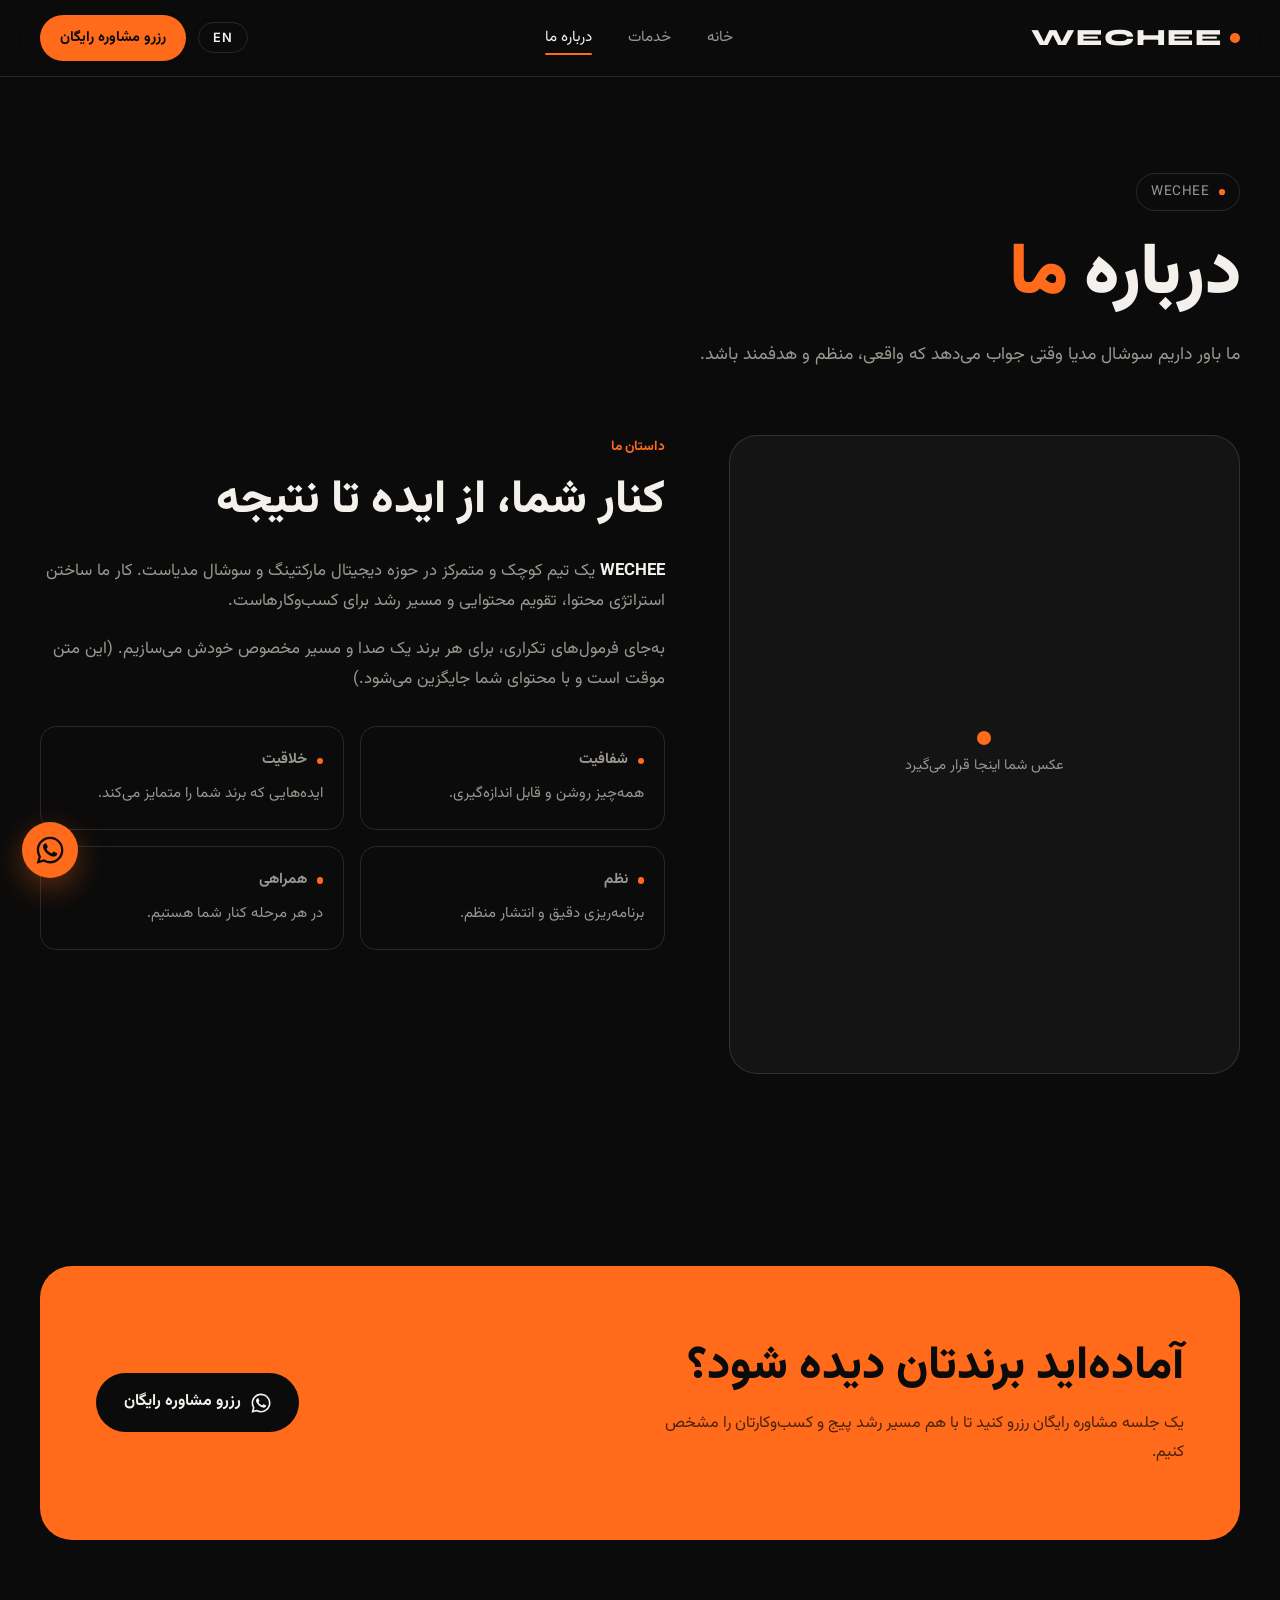
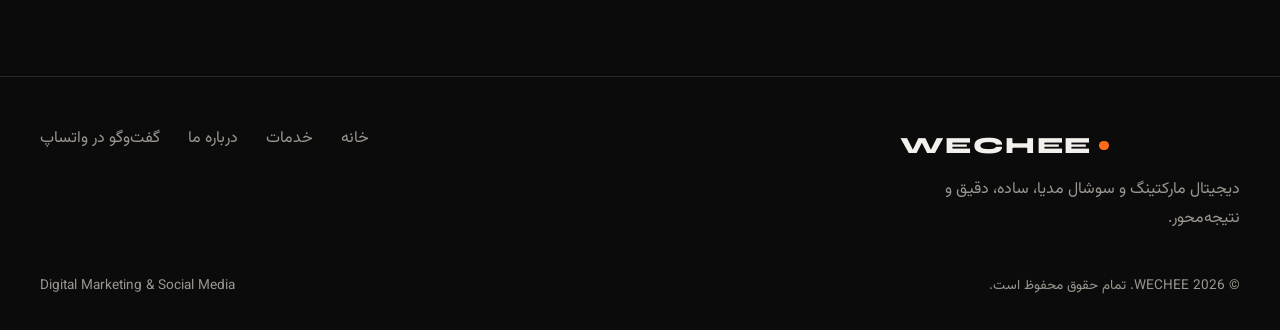
==== about.html @ 188ede7b "Initial WECHEE bilingual site skeleton Co-Authored-By: Claude Opus 5.5 <noreply@anthropic.com> Claud" ====
<!DOCTYPE html>
<html lang="fa" dir="rtl">
<head>
<meta charset="UTF-8">
<meta name="viewport" content="width=device-width, initial-scale=1">
<title data-i18n="about.title">WECHEE</title>
<meta name="description" content="WECHEE — دیجیتال مارکتینگ و سوشال مدیا | Digital marketing & social media">
<meta name="theme-color" content="#0B0B0B">
<link rel="icon" href="assets/favicon.svg" type="image/svg+xml">
<link rel="preconnect" href="https://fonts.googleapis.com">
<link rel="preconnect" href="https://fonts.gstatic.com" crossorigin>
<link href="https://fonts.googleapis.com/css2?family=Inter:wght@400;500;600;700&family=Syne:wght@600;700;800&family=Vazirmatn:wght@400;500;700;800;900&display=swap" rel="stylesheet">
<link rel="stylesheet" href="css/style.css">
</head>
<body>
<header class="header">
  <nav class="container nav">
    <a href="index.html" class="logo">WECHEE<span class="dot"></span></a>
    <ul class="menu">
      <li><a href="index.html" data-i18n="nav.home">خانه</a></li>
      <li><a href="services.html" data-i18n="nav.services">خدمات</a></li>
      <li><a href="about.html" class="active" data-i18n="nav.about">درباره ما</a></li>
    </ul>
    <div class="nav-actions">
      <button class="lang-btn" type="button" aria-label="Switch language">EN</button>
      <a class="btn btn-primary" data-wa href="#"><span data-i18n="cta.book">رزرو مشاوره رایگان</span></a>
      <button class="burger" type="button" aria-label="Menu"><span></span><span></span></button>
    </div>
  </nav>
</header>

<main>
<section class="page-hero">
  <div class="container reveal">
    <span class="eyebrow"><span class="dot"></span>WECHEE</span>
    <h1 data-i18n="about.h1"></h1>
    <p data-i18n="about.lead"></p>
  </div>
</section>
<section style="padding-top:24px">
  <div class="container about-grid">
    <div class="reveal">
      <div class="about-photo">
        <div class="photo-placeholder"><span class="dot"></span><span data-i18n="photo.ph">عکس شما اینجا قرار می‌گیرد</span></div>
        <img src="assets/photo.jpg" alt="WECHEE" onerror="this.remove()" style="position:relative;z-index:1">
      </div>
    </div>
    <div class="about-text reveal">
      <span class="section-label" data-i18n="about.label"></span>
      <h2 data-i18n="about.h2" style="margin-bottom:24px"></h2>
      <p data-i18n="about.p1"></p>
      <p data-i18n="about.p2"></p>
      <div class="values">
        <div class="value"><b><span class="dot"></span><span data-i18n="val1.t"></span></b><span data-i18n="val1.d"></span></div>
        <div class="value"><b><span class="dot"></span><span data-i18n="val2.t"></span></b><span data-i18n="val2.d"></span></div>
        <div class="value"><b><span class="dot"></span><span data-i18n="val3.t"></span></b><span data-i18n="val3.d"></span></div>
        <div class="value"><b><span class="dot"></span><span data-i18n="val4.t"></span></b><span data-i18n="val4.d"></span></div>
      </div>
    </div>
  </div>
</section>
<section>
  <div class="container">
    <div class="cta-band reveal">
      <div>
        <h2 data-i18n="cta.band.title">آماده‌اید برندتان دیده شود؟</h2>
        <p data-i18n="cta.band.text"></p>
      </div>
      <a class="btn" data-wa href="#"><svg viewBox="0 0 24 24" fill="currentColor" aria-hidden="true"><path d="M17.47 14.38c-.3-.15-1.75-.86-2.02-.96-.27-.1-.47-.15-.67.15-.2.3-.77.96-.94 1.16-.17.2-.35.22-.64.07-.3-.15-1.25-.46-2.38-1.47-.88-.79-1.47-1.76-1.65-2.06-.17-.3-.02-.46.13-.6.13-.13.3-.35.45-.52.15-.17.2-.3.3-.5.1-.2.05-.37-.03-.52-.07-.15-.67-1.6-.92-2.2-.24-.58-.49-.5-.67-.5h-.57c-.2 0-.52.07-.8.37-.27.3-1.04 1.02-1.04 2.48 0 1.46 1.07 2.88 1.21 3.08.15.2 2.1 3.2 5.08 4.49.71.3 1.26.49 1.7.63.71.22 1.36.19 1.87.12.57-.09 1.75-.72 2-1.41.25-.7.25-1.29.17-1.41-.07-.13-.27-.2-.57-.35M12.05 21.5h-.01a9.4 9.4 0 0 1-4.8-1.31l-.34-.2-3.57.93.95-3.48-.22-.36a9.43 9.43 0 0 1-1.44-5.03c0-5.2 4.24-9.44 9.45-9.44 2.52 0 4.89.99 6.67 2.77a9.37 9.37 0 0 1 2.76 6.68c0 5.2-4.24 9.44-9.45 9.44m8.04-17.48A11.3 11.3 0 0 0 12.05.7C5.78.7.68 5.8.68 12.06c0 2 .52 3.96 1.52 5.68L.58 23.7l6.1-1.6a11.33 11.33 0 0 0 5.37 1.37h.01c6.26 0 11.36-5.1 11.37-11.36 0-3.04-1.18-5.89-3.33-8.04"/></svg><span data-i18n="cta.book">رزرو مشاوره رایگان</span></a>
    </div>
  </div>
</section>
</main>
<footer class="footer">
  <div class="container">
    <div class="footer-top">
      <div>
        <a href="index.html" class="logo">WECHEE<span class="dot"></span></a>
        <p style="color:var(--muted);margin-top:10px;max-width:340px" data-i18n="footer.tag"></p>
      </div>
      <ul class="footer-links">
        <li><a href="index.html" data-i18n="nav.home">خانه</a></li>
        <li><a href="services.html" data-i18n="nav.services">خدمات</a></li>
        <li><a href="about.html" data-i18n="nav.about">درباره ما</a></li>
        <li><a data-wa href="#" data-i18n="cta.whatsapp">واتساپ</a></li>
      </ul>
    </div>
    <div class="footer-bottom">
      <span>© <span data-year></span> WECHEE. <span data-i18n="footer.rights"></span></span>
      <span>Digital Marketing &amp; Social Media</span>
    </div>
  </div>
</footer>
<a class="wa-float" data-wa href="#" aria-label="WhatsApp"><svg viewBox="0 0 24 24" fill="currentColor" aria-hidden="true"><path d="M17.47 14.38c-.3-.15-1.75-.86-2.02-.96-.27-.1-.47-.15-.67.15-.2.3-.77.96-.94 1.16-.17.2-.35.22-.64.07-.3-.15-1.25-.46-2.38-1.47-.88-.79-1.47-1.76-1.65-2.06-.17-.3-.02-.46.13-.6.13-.13.3-.35.45-.52.15-.17.2-.3.3-.5.1-.2.05-.37-.03-.52-.07-.15-.67-1.6-.92-2.2-.24-.58-.49-.5-.67-.5h-.57c-.2 0-.52.07-.8.37-.27.3-1.04 1.02-1.04 2.48 0 1.46 1.07 2.88 1.21 3.08.15.2 2.1 3.2 5.08 4.49.71.3 1.26.49 1.7.63.71.22 1.36.19 1.87.12.57-.09 1.75-.72 2-1.41.25-.7.25-1.29.17-1.41-.07-.13-.27-.2-.57-.35M12.05 21.5h-.01a9.4 9.4 0 0 1-4.8-1.31l-.34-.2-3.57.93.95-3.48-.22-.36a9.43 9.43 0 0 1-1.44-5.03c0-5.2 4.24-9.44 9.45-9.44 2.52 0 4.89.99 6.67 2.77a9.37 9.37 0 0 1 2.76 6.68c0 5.2-4.24 9.44-9.45 9.44m8.04-17.48A11.3 11.3 0 0 0 12.05.7C5.78.7.68 5.8.68 12.06c0 2 .52 3.96 1.52 5.68L.58 23.7l6.1-1.6a11.33 11.33 0 0 0 5.37 1.37h.01c6.26 0 11.36-5.1 11.37-11.36 0-3.04-1.18-5.89-3.33-8.04"/></svg></a>
<script src="js/i18n.js"></script>
<script src="js/main.js"></script>
</body>
</html>
---- css/style.css ----
/* ===== WECHEE — Minimal bilingual landing ===== */
:root{
  --black:#0B0B0B;
  --ink:#141414;
  --line:rgba(255,255,255,.12);
  --text:#F4F1EC;
  --muted:#9A968F;
  --orange:#FF6B1A;
  --orange-soft:rgba(255,107,26,.12);
  --radius:20px;
  --max:1200px;
  --font-fa:"Vazirmatn",system-ui,sans-serif;
  --font-en:"Inter",system-ui,sans-serif;
  --font-display-en:"Syne","Inter",sans-serif;
}
*{box-sizing:border-box;margin:0;padding:0}
html{scroll-behavior:smooth}
body{
  background:var(--black);color:var(--text);
  font-family:var(--font-fa);line-height:1.8;
  -webkit-font-smoothing:antialiased;overflow-x:hidden;
}
html[lang="en"] body{font-family:var(--font-en);line-height:1.65}
img{max-width:100%;display:block}
a{color:inherit;text-decoration:none}
.container{width:min(var(--max),100% - 48px);margin-inline:auto}
.dot{display:inline-block;width:.42em;height:.42em;border-radius:50%;background:var(--orange);vertical-align:middle}
.accent{color:var(--orange)}

/* ---------- Header ---------- */
.header{position:sticky;top:0;z-index:50;background:rgba(11,11,11,.82);backdrop-filter:blur(14px);border-bottom:1px solid var(--line)}
.nav{display:flex;align-items:center;justify-content:space-between;height:76px;gap:24px}
.logo{font-family:var(--font-display-en);font-weight:800;font-size:1.45rem;letter-spacing:.06em;display:flex;align-items:center;gap:8px;direction:ltr}
.menu{display:flex;gap:36px;list-style:none}
.menu a{font-size:.95rem;color:var(--muted);transition:color .2s;position:relative;padding-block:6px}
.menu a:hover,.menu a.active{color:var(--text)}
.menu a.active::after{content:"";position:absolute;inset-inline:0;bottom:0;height:2px;background:var(--orange);border-radius:2px}
.nav-actions{display:flex;align-items:center;gap:12px}
.lang-btn{
  border:1px solid var(--line);background:transparent;color:var(--text);
  border-radius:999px;padding:7px 14px;font:600 .8rem var(--font-en);letter-spacing:.08em;cursor:pointer;transition:.2s
}
.lang-btn:hover{border-color:var(--orange);color:var(--orange)}
.burger{display:none;background:none;border:0;width:40px;height:40px;cursor:pointer;position:relative}
.burger span{position:absolute;left:9px;right:9px;height:2px;background:var(--text);transition:.25s}
.burger span:nth-child(1){top:14px}.burger span:nth-child(2){top:24px}
.burger.open span:nth-child(1){top:19px;transform:rotate(45deg)}
.burger.open span:nth-child(2){top:19px;transform:rotate(-45deg)}

/* ---------- Buttons ---------- */
.btn{
  display:inline-flex;align-items:center;gap:10px;
  padding:15px 28px;border-radius:999px;font-weight:700;font-size:1rem;
  transition:transform .2s, background .2s, color .2s;cursor:pointer;border:0;
}
.btn-primary{background:var(--orange);color:#0B0B0B}
.btn-primary:hover{transform:translateY(-2px);background:#ff8340}
.btn-ghost{border:1px solid var(--line);color:var(--text)}
.btn-ghost:hover{border-color:var(--text)}
.btn svg{width:20px;height:20px;flex-shrink:0}
.btn .arrow{transition:transform .2s}
html[dir="rtl"] .btn .arrow{transform:scaleX(-1)}
.nav .btn{padding:10px 20px;font-size:.9rem}

/* ---------- Hero ---------- */
.hero{padding:88px 0 72px}
.hero-grid{display:grid;grid-template-columns:1.15fr .85fr;gap:64px;align-items:center}
.eyebrow{display:inline-flex;align-items:center;gap:10px;font-size:.85rem;color:var(--muted);letter-spacing:.04em;margin-bottom:22px;border:1px solid var(--line);border-radius:999px;padding:6px 14px}
html[lang="en"] .eyebrow{text-transform:uppercase;letter-spacing:.14em;font-size:.75rem}
h1{font-size:clamp(2.4rem,5.6vw,4.6rem);line-height:1.2;font-weight:900;letter-spacing:-.01em}
html[lang="en"] h1{font-family:var(--font-display-en);font-weight:800;line-height:1.05;letter-spacing:-.03em}
.hero p.lead{color:var(--muted);font-size:1.12rem;max-width:520px;margin:26px 0 36px}
.hero-ctas{display:flex;flex-wrap:wrap;gap:14px}
.hero-photo{position:relative;aspect-ratio:4/5;border-radius:28px;overflow:hidden;background:var(--ink);border:1px solid var(--line)}
.hero-photo img{width:100%;height:100%;object-fit:cover}
.hero-photo::after{content:"";position:absolute;inset:auto -40px -40px auto;width:160px;height:160px;border-radius:50%;background:var(--orange);filter:blur(60px);opacity:.45;pointer-events:none}
.photo-placeholder{position:absolute;inset:0;display:grid;place-content:center;text-align:center;color:var(--muted);font-size:.9rem;gap:8px}
.photo-placeholder .dot{width:14px;height:14px;margin-inline:auto}
.hero-badge{
  position:absolute;bottom:18px;inset-inline-start:18px;z-index:2;
  background:rgba(11,11,11,.75);backdrop-filter:blur(10px);border:1px solid var(--line);
  border-radius:16px;padding:12px 16px;font-size:.85rem;display:flex;align-items:center;gap:10px
}

/* ---------- Marquee ---------- */
.marquee{border-block:1px solid var(--line);overflow:hidden;padding:22px 0;direction:ltr}
.marquee-track{display:flex;gap:48px;width:max-content;animation:scroll 28s linear infinite}
.marquee span{font-family:var(--font-display-en);font-weight:700;font-size:1.5rem;white-space:nowrap;display:flex;align-items:center;gap:48px;color:var(--text)}
.marquee span::after{content:"";width:10px;height:10px;border-radius:50%;background:var(--orange)}
@keyframes scroll{to{transform:translateX(-50%)}}

/* ---------- Sections ---------- */
section{padding:96px 0}
.section-head{display:flex;justify-content:space-between;align-items:end;gap:32px;margin-bottom:56px;flex-wrap:wrap}
.section-label{color:var(--orange);font-size:.85rem;font-weight:700;margin-bottom:12px;display:block}
html[lang="en"] .section-label{text-transform:uppercase;letter-spacing:.16em;font-size:.75rem}
h2{font-size:clamp(1.8rem,3.6vw,2.9rem);line-height:1.3;font-weight:800;max-width:640px}
html[lang="en"] h2{font-family:var(--font-display-en);line-height:1.1;letter-spacing:-.02em}
.section-head p{color:var(--muted);max-width:380px}

/* Services list (numbered rows) */
.svc-list{border-top:1px solid var(--line)}
.svc-row{
  display:grid;grid-template-columns:80px 1fr 1.2fr 48px;gap:24px;align-items:center;
  padding:34px 0;border-bottom:1px solid var(--line);transition:padding .25s, background .25s
}
.svc-row:hover{padding-inline:16px;background:var(--orange-soft)}
.svc-num{font-family:var(--font-en);color:var(--orange);font-weight:600}
.svc-row h3{font-size:1.45rem;font-weight:800}
html[lang="en"] .svc-row h3{font-family:var(--font-display-en)}
.svc-row p{color:var(--muted)}
.svc-icon{width:44px;height:44px;border-radius:50%;border:1px solid var(--line);display:grid;place-content:center;transition:.25s}
.svc-row:hover .svc-icon{background:var(--orange);border-color:var(--orange);color:#0B0B0B}
html[dir="rtl"] .svc-icon svg{transform:scaleX(-1)}

/* Stats */
.stats{display:grid;grid-template-columns:repeat(4,1fr);gap:0;border:1px solid var(--line);border-radius:var(--radius);overflow:hidden}
.stat{padding:36px 28px;border-inline-end:1px solid var(--line)}
.stat:last-child{border-inline-end:0}
.stat b{display:block;font-family:var(--font-display-en);font-size:2.6rem;line-height:1;margin-bottom:10px}
.stat span{color:var(--muted);font-size:.95rem}

/* Process cards */
.cards{display:grid;grid-template-columns:repeat(3,1fr);gap:20px}
.card{background:var(--ink);border:1px solid var(--line);border-radius:var(--radius);padding:32px;transition:border-color .25s, transform .25s}
.card:hover{border-color:var(--orange);transform:translateY(-4px)}
.card .num{font-family:var(--font-en);color:var(--orange);font-weight:700;margin-bottom:28px;display:block}
.card h3{font-size:1.25rem;margin-bottom:10px;font-weight:800}
html[lang="en"] .card h3{font-family:var(--font-display-en)}
.card p{color:var(--muted);font-size:.97rem}

/* CTA band */
.cta-band{
  background:var(--orange);color:#0B0B0B;border-radius:32px;padding:72px 56px;
  display:flex;justify-content:space-between;align-items:center;gap:32px;flex-wrap:wrap;position:relative;overflow:hidden
}
.cta-band h2{color:#0B0B0B;max-width:620px}
.cta-band p{opacity:.75;margin-top:12px;max-width:520px}
.cta-band .btn{background:#0B0B0B;color:var(--text)}
.cta-band .btn:hover{background:#1f1f1f;transform:translateY(-2px)}

/* Page hero (inner pages) */
.page-hero{padding:96px 0 40px}
.page-hero p{color:var(--muted);font-size:1.1rem;max-width:600px;margin-top:20px}

/* About */
.about-grid{display:grid;grid-template-columns:.9fr 1.1fr;gap:64px;align-items:start}
.about-photo{aspect-ratio:4/5;border-radius:28px;overflow:hidden;background:var(--ink);border:1px solid var(--line);position:relative}
.about-photo img{width:100%;height:100%;object-fit:cover}
.about-text p{color:var(--muted);margin-bottom:18px;font-size:1.05rem}
.about-text p strong{color:var(--text)}
.values{display:grid;grid-template-columns:repeat(2,1fr);gap:16px;margin-top:32px}
.value{border:1px solid var(--line);border-radius:16px;padding:20px}
.value b{display:flex;align-items:center;gap:10px;margin-bottom:6px}
.value span{color:var(--muted);font-size:.93rem}

/* Footer */
.footer{border-top:1px solid var(--line);padding:48px 0 32px;margin-top:40px}
.footer-top{display:flex;justify-content:space-between;gap:32px;flex-wrap:wrap;margin-bottom:40px}
.footer-links{display:flex;gap:28px;flex-wrap:wrap;list-style:none}
.footer-links a{color:var(--muted)}
.footer-links a:hover{color:var(--orange)}
.footer-bottom{display:flex;justify-content:space-between;gap:16px;flex-wrap:wrap;color:var(--muted);font-size:.85rem}

/* Floating WhatsApp */
.wa-float{
  position:fixed;bottom:22px;inset-inline-end:22px;z-index:60;width:56px;height:56px;border-radius:50%;
  background:var(--orange);color:#0B0B0B;display:grid;place-content:center;box-shadow:0 10px 30px rgba(255,107,26,.35);transition:transform .2s
}
.wa-float:hover{transform:scale(1.08)}
.wa-float svg{width:28px;height:28px}

/* Reveal animation */
.reveal{opacity:0;transform:translateY(24px);transition:opacity .7s ease, transform .7s ease}
.reveal.in{opacity:1;transform:none}
@media (prefers-reduced-motion:reduce){.reveal{opacity:1;transform:none}.marquee-track{animation:none}}

/* ---------- Responsive ---------- */
@media (max-width: 960px){
  .hero-grid,.about-grid{grid-template-columns:1fr;gap:44px}
  .hero{padding-top:48px}
  .hero-photo,.about-photo{max-width:460px;width:100%;margin-inline:auto}
  .stats{grid-template-columns:repeat(2,1fr)}
  .stat:nth-child(2){border-inline-end:0}
  .stat:nth-child(-n+2){border-bottom:1px solid var(--line)}
  .cards{grid-template-columns:1fr}
  .svc-row{grid-template-columns:56px 1fr 44px}
  .svc-row p{grid-column:2 / 3}
  .svc-row .svc-icon{grid-row:1;grid-column:3}
}
@media (max-width: 760px){
  .menu{
    position:fixed;inset:76px 0 auto 0;flex-direction:column;gap:0;background:var(--black);
    border-bottom:1px solid var(--line);padding:8px 24px 24px;
    transform:translateY(-12px);opacity:0;pointer-events:none;transition:.25s
  }
  .menu.open{transform:none;opacity:1;pointer-events:auto}
  .menu li{border-bottom:1px solid var(--line)}
  .menu a{display:block;padding:16px 0;font-size:1.1rem;color:var(--text)}
  .menu a.active::after{display:none}
  .menu a.active{color:var(--orange)}
  .burger{display:block}
  .nav .btn{display:none}
  section{padding:64px 0}
  .section-head{margin-bottom:36px}
  .cta-band{padding:44px 28px;border-radius:24px}
  .cta-band .btn{width:100%;justify-content:center}
  .hero-ctas .btn{flex:1 1 100%;justify-content:center}
  .values{grid-template-columns:1fr}
  .stat{padding:26px 20px}
  .stat b{font-size:2rem}
}
.stat b{direction:ltr}
html[dir="rtl"] .stat b{text-align:right}
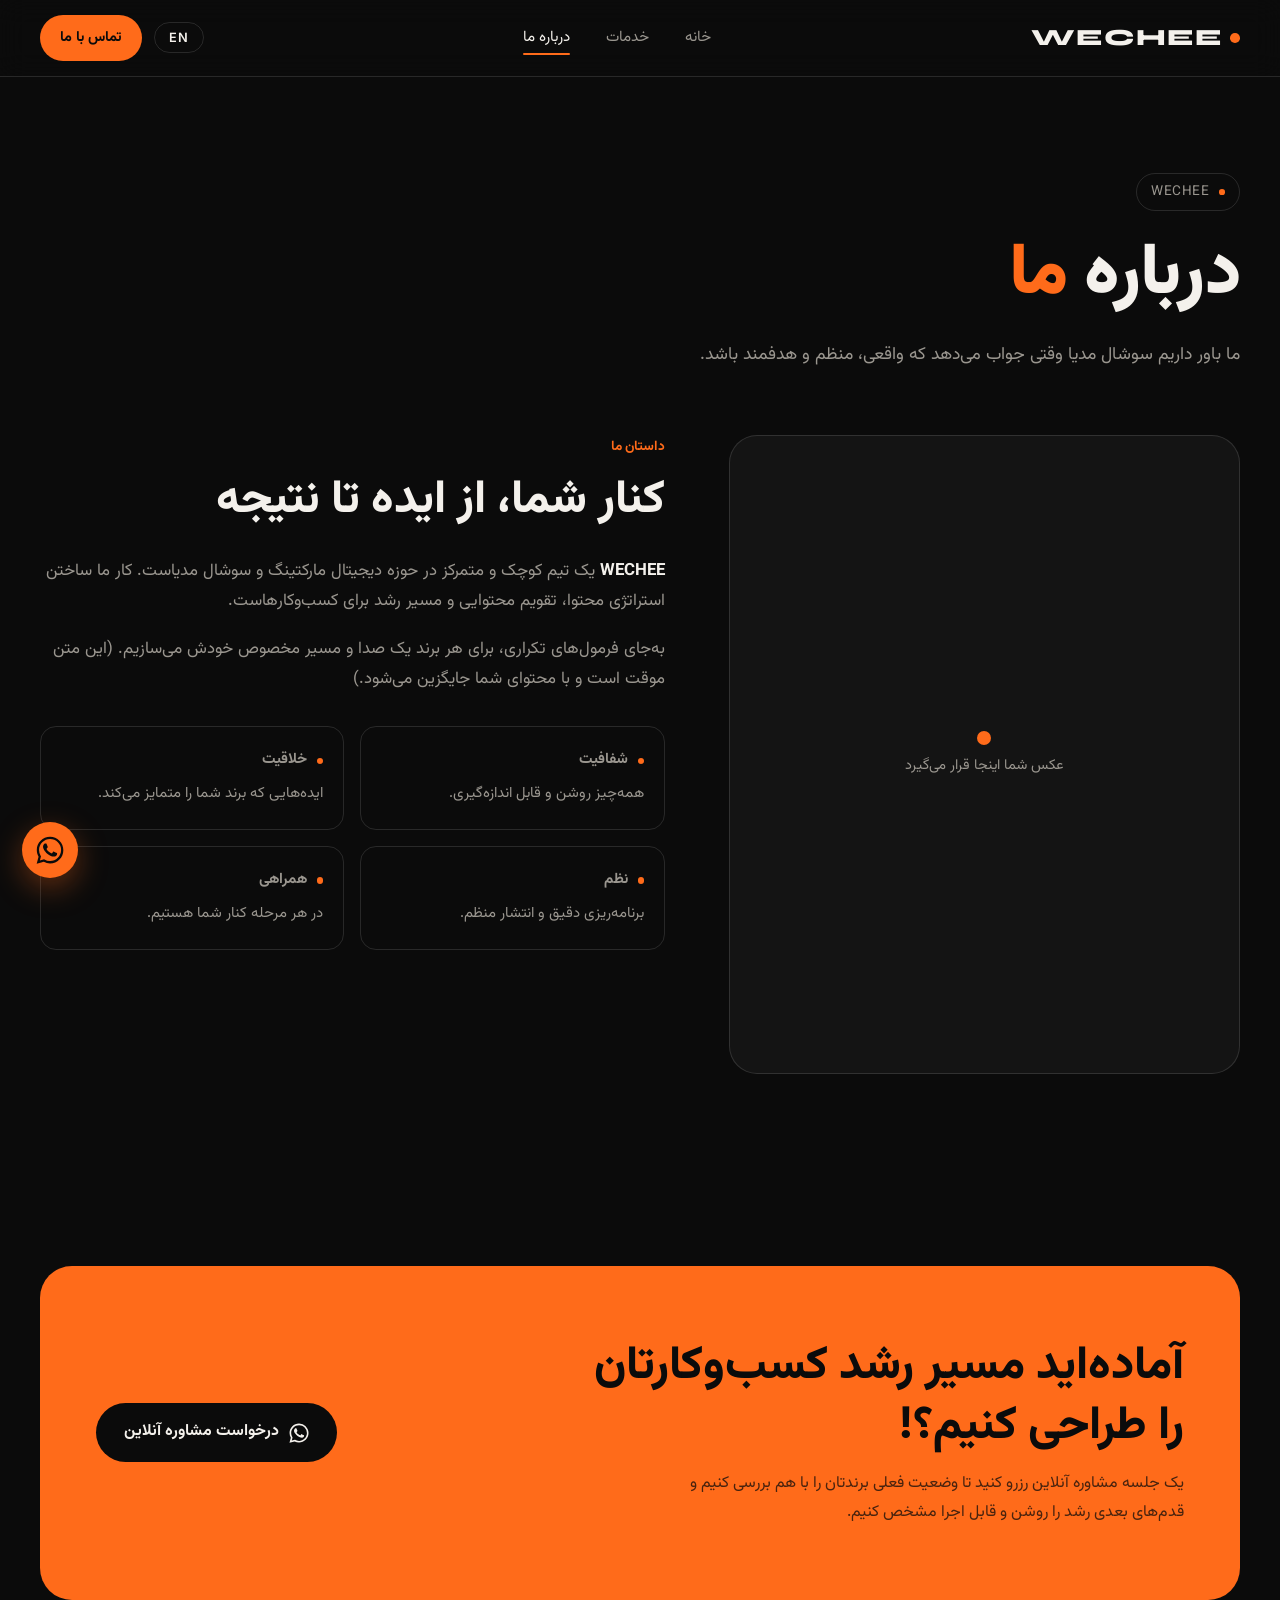
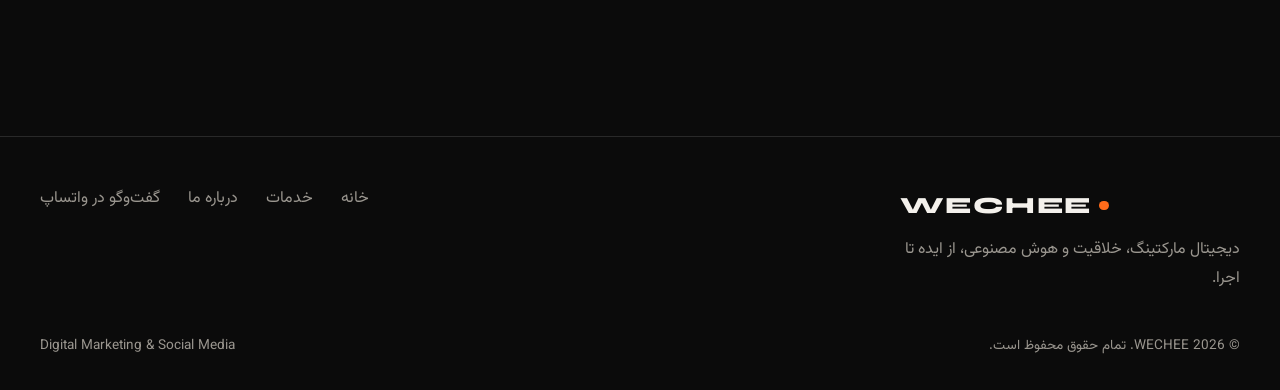
==== commit 6b9eea2e: "Update home copy, CTAs, marquee and six services (FA/EN) Co-Authored-By: Claude Opus 5.5 <noreply@an" ====
--- a/about.html
+++ b/about.html
@@ -23,7 +23,7 @@
     </ul>
     <div class="nav-actions">
       <button class="lang-btn" type="button" aria-label="Switch language">EN</button>
-      <a class="btn btn-primary" data-wa href="#"><span data-i18n="cta.book">رزرو مشاوره رایگان</span></a>
+      <a class="btn btn-primary" data-wa href="#"><span data-i18n="nav.contact">تماس با ما</span></a>
       <button class="burger" type="button" aria-label="Menu"><span></span><span></span></button>
     </div>
   </nav>
@@ -66,7 +66,7 @@
         <h2 data-i18n="cta.band.title">آماده‌اید برندتان دیده شود؟</h2>
         <p data-i18n="cta.band.text"></p>
       </div>
-      <a class="btn" data-wa href="#"><svg viewBox="0 0 24 24" fill="currentColor" aria-hidden="true"><path d="M17.47 14.38c-.3-.15-1.75-.86-2.02-.96-.27-.1-.47-.15-.67.15-.2.3-.77.96-.94 1.16-.17.2-.35.22-.64.07-.3-.15-1.25-.46-2.38-1.47-.88-.79-1.47-1.76-1.65-2.06-.17-.3-.02-.46.13-.6.13-.13.3-.35.45-.52.15-.17.2-.3.3-.5.1-.2.05-.37-.03-.52-.07-.15-.67-1.6-.92-2.2-.24-.58-.49-.5-.67-.5h-.57c-.2 0-.52.07-.8.37-.27.3-1.04 1.02-1.04 2.48 0 1.46 1.07 2.88 1.21 3.08.15.2 2.1 3.2 5.08 4.49.71.3 1.26.49 1.7.63.71.22 1.36.19 1.87.12.57-.09 1.75-.72 2-1.41.25-.7.25-1.29.17-1.41-.07-.13-.27-.2-.57-.35M12.05 21.5h-.01a9.4 9.4 0 0 1-4.8-1.31l-.34-.2-3.57.93.95-3.48-.22-.36a9.43 9.43 0 0 1-1.44-5.03c0-5.2 4.24-9.44 9.45-9.44 2.52 0 4.89.99 6.67 2.77a9.37 9.37 0 0 1 2.76 6.68c0 5.2-4.24 9.44-9.45 9.44m8.04-17.48A11.3 11.3 0 0 0 12.05.7C5.78.7.68 5.8.68 12.06c0 2 .52 3.96 1.52 5.68L.58 23.7l6.1-1.6a11.33 11.33 0 0 0 5.37 1.37h.01c6.26 0 11.36-5.1 11.37-11.36 0-3.04-1.18-5.89-3.33-8.04"/></svg><span data-i18n="cta.book">رزرو مشاوره رایگان</span></a>
+      <a class="btn" data-wa href="#"><svg viewBox="0 0 24 24" fill="currentColor" aria-hidden="true"><path d="M17.47 14.38c-.3-.15-1.75-.86-2.02-.96-.27-.1-.47-.15-.67.15-.2.3-.77.96-.94 1.16-.17.2-.35.22-.64.07-.3-.15-1.25-.46-2.38-1.47-.88-.79-1.47-1.76-1.65-2.06-.17-.3-.02-.46.13-.6.13-.13.3-.35.45-.52.15-.17.2-.3.3-.5.1-.2.05-.37-.03-.52-.07-.15-.67-1.6-.92-2.2-.24-.58-.49-.5-.67-.5h-.57c-.2 0-.52.07-.8.37-.27.3-1.04 1.02-1.04 2.48 0 1.46 1.07 2.88 1.21 3.08.15.2 2.1 3.2 5.08 4.49.71.3 1.26.49 1.7.63.71.22 1.36.19 1.87.12.57-.09 1.75-.72 2-1.41.25-.7.25-1.29.17-1.41-.07-.13-.27-.2-.57-.35M12.05 21.5h-.01a9.4 9.4 0 0 1-4.8-1.31l-.34-.2-3.57.93.95-3.48-.22-.36a9.43 9.43 0 0 1-1.44-5.03c0-5.2 4.24-9.44 9.45-9.44 2.52 0 4.89.99 6.67 2.77a9.37 9.37 0 0 1 2.76 6.68c0 5.2-4.24 9.44-9.45 9.44m8.04-17.48A11.3 11.3 0 0 0 12.05.7C5.78.7.68 5.8.68 12.06c0 2 .52 3.96 1.52 5.68L.58 23.7l6.1-1.6a11.33 11.33 0 0 0 5.37 1.37h.01c6.26 0 11.36-5.1 11.37-11.36 0-3.04-1.18-5.89-3.33-8.04"/></svg><span data-i18n="cta.band.btn">درخواست مشاوره آنلاین</span></a>
     </div>
   </div>
 </section>
--- a/css/style.css
+++ b/css/style.css
@@ -106,7 +106,7 @@
 }
 .svc-row:hover{padding-inline:16px;background:var(--orange-soft)}
 .svc-num{font-family:var(--font-en);color:var(--orange);font-weight:600}
-.svc-row h3{font-size:1.45rem;font-weight:800}
+.svc-row h3{font-size:1.3rem;font-weight:800;line-height:1.5}
 html[lang="en"] .svc-row h3{font-family:var(--font-display-en)}
 .svc-row p{color:var(--muted)}
 .svc-icon{width:44px;height:44px;border-radius:50%;border:1px solid var(--line);display:grid;place-content:center;transition:.25s}
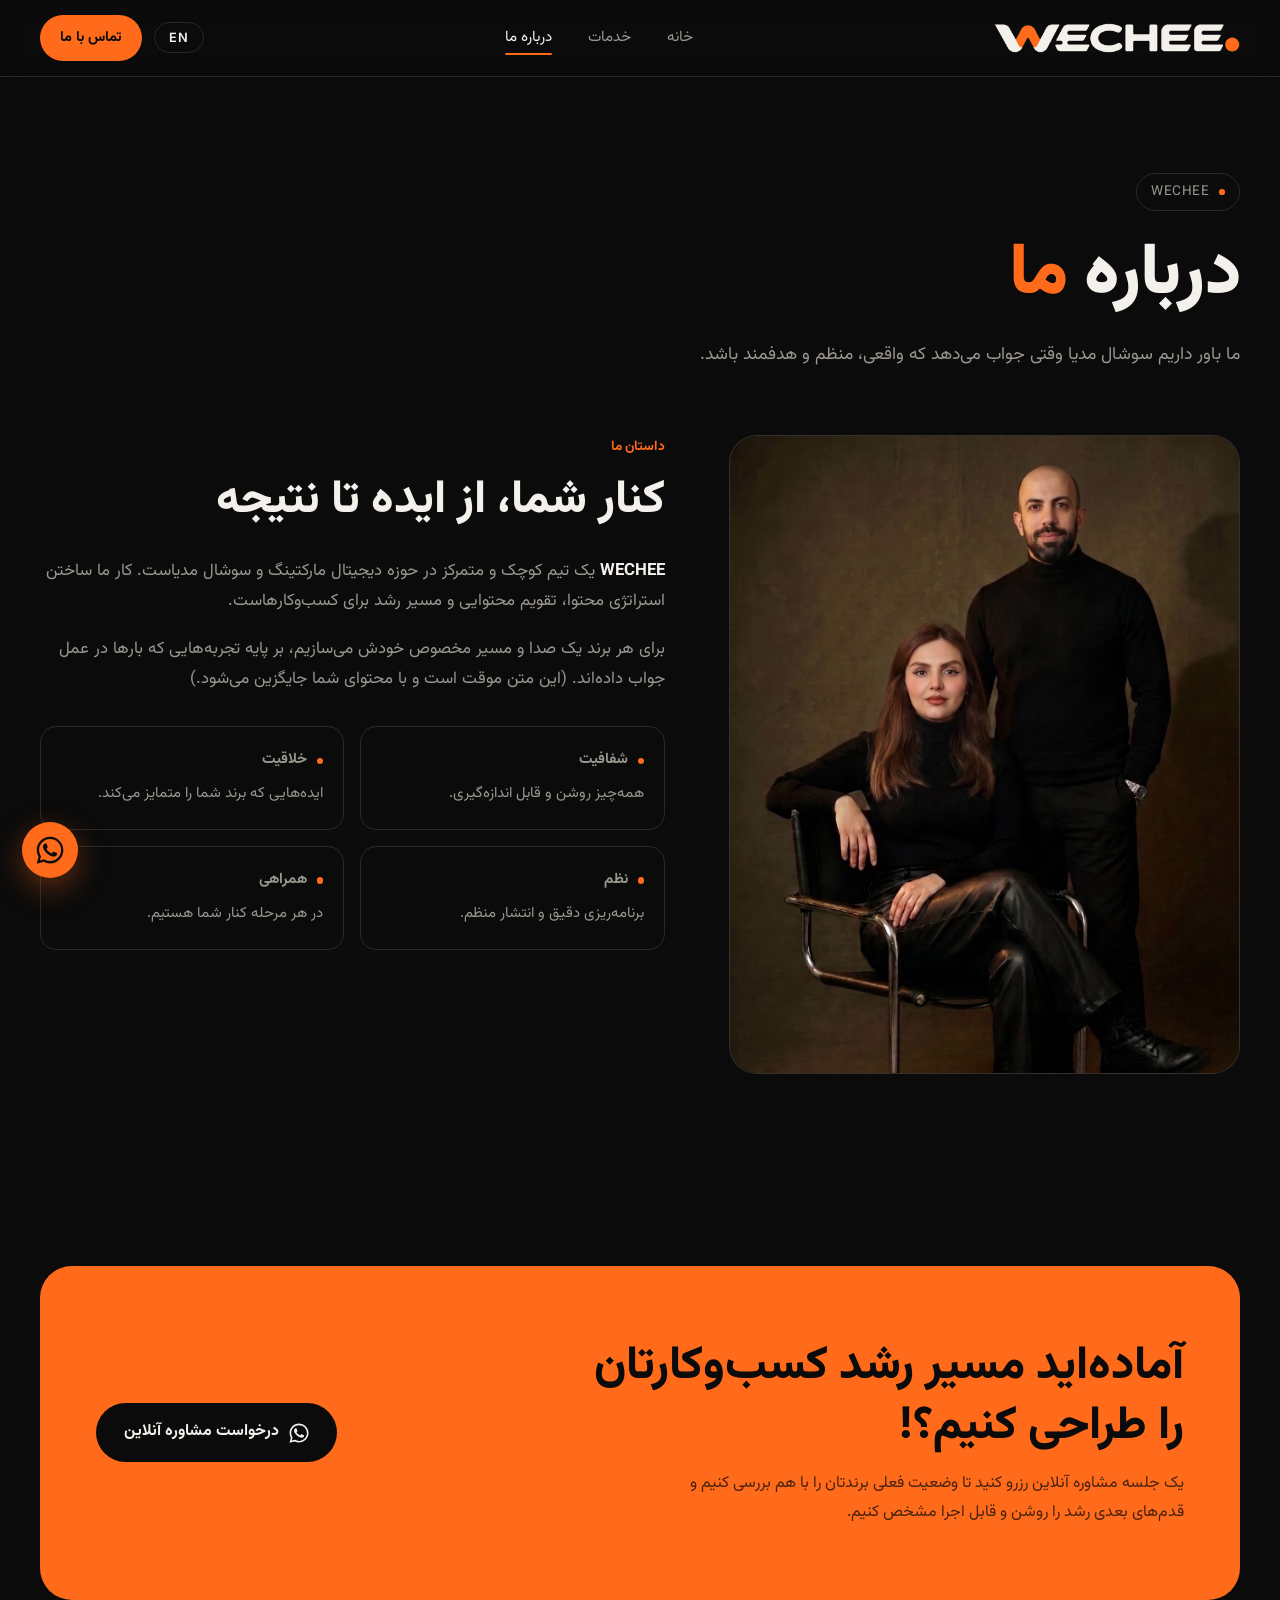
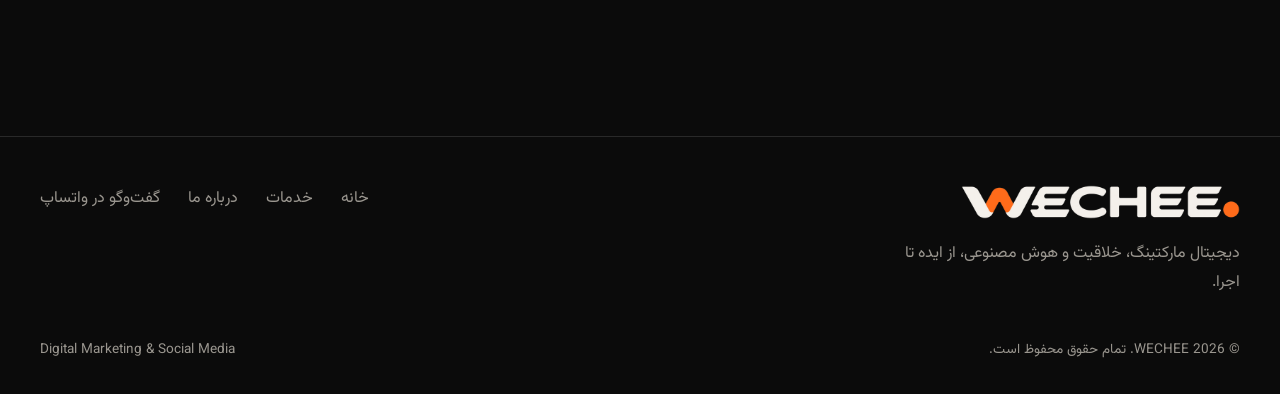
==== commit f918a565: "Add WECHEE logo to header/footer and W favicon Co-Authored-By: Claude Opus 5.5 <noreply@anthropic.co" ====
--- a/about.html
+++ b/about.html
@@ -6,7 +6,7 @@
 <title data-i18n="about.title">WECHEE</title>
 <meta name="description" content="WECHEE — دیجیتال مارکتینگ و سوشال مدیا | Digital marketing & social media">
 <meta name="theme-color" content="#0B0B0B">
-<link rel="icon" href="assets/favicon.svg" type="image/svg+xml">
+<link rel="icon" href="assets/favicon.png" type="image/png">
 <link rel="preconnect" href="https://fonts.googleapis.com">
 <link rel="preconnect" href="https://fonts.gstatic.com" crossorigin>
 <link href="https://fonts.googleapis.com/css2?family=Inter:wght@400;500;600;700&family=Syne:wght@600;700;800&family=Vazirmatn:wght@400;500;700;800;900&display=swap" rel="stylesheet">
@@ -15,7 +15,7 @@
 <body>
 <header class="header">
   <nav class="container nav">
-    <a href="index.html" class="logo">WECHEE<span class="dot"></span></a>
+    <a href="index.html" class="logo"><img src="assets/logo.png" alt="WECHEE" width="788" height="96"></a>
     <ul class="menu">
       <li><a href="index.html" data-i18n="nav.home">خانه</a></li>
       <li><a href="services.html" data-i18n="nav.services">خدمات</a></li>
@@ -75,7 +75,7 @@
   <div class="container">
     <div class="footer-top">
       <div>
-        <a href="index.html" class="logo">WECHEE<span class="dot"></span></a>
+        <a href="index.html" class="logo"><img src="assets/logo.png" alt="WECHEE" width="788" height="96"></a>
         <p style="color:var(--muted);margin-top:10px;max-width:340px" data-i18n="footer.tag"></p>
       </div>
       <ul class="footer-links">
--- a/css/style.css
+++ b/css/style.css
@@ -212,3 +212,44 @@
 }
 .stat b{direction:ltr}
 html[dir="rtl"] .stat b{text-align:right}
+
+/* ---------- Hover: orange gradient ring on buttons ---------- */
+@property --ring{syntax:'<angle>';initial-value:0deg;inherits:false}
+.btn,.lang-btn{position:relative;isolation:isolate}
+.btn::before,.lang-btn::before,.wa-float::before{
+  content:"";position:absolute;inset:-4px;border-radius:999px;padding:2px;pointer-events:none;opacity:0;
+  background:conic-gradient(from var(--ring),transparent 0deg,#FFD08A 50deg,#FF8A3D 110deg,#FF6B1A 170deg,#FF3D00 220deg,transparent 300deg);
+  -webkit-mask:linear-gradient(#000 0 0) content-box,linear-gradient(#000 0 0);
+  -webkit-mask-composite:xor;mask-composite:exclude;
+}
+.wa-float::before{border-radius:50%}
+.cta-band .btn::before{background:conic-gradient(from var(--ring),transparent 0deg,#fff 70deg,#FFD08A 140deg,#0B0B0B 210deg,transparent 300deg)}
+.btn:hover::before,.lang-btn:hover::before,.wa-float:hover::before,
+.btn:focus-visible::before{animation:ring 1.5s ease-out forwards}
+@keyframes ring{
+  0%{--ring:0deg;opacity:0}
+  15%{opacity:1}
+  65%{opacity:1}
+  100%{--ring:360deg;opacity:0}
+}
+
+/* ---------- Hover: stats ---------- */
+.stat{position:relative;overflow:hidden;cursor:default;transition:background .35s}
+.stat::after{
+  content:"";position:absolute;inset-inline-start:28px;bottom:22px;height:2px;width:0;
+  background:linear-gradient(90deg,#FF3D00,#FF6B1A,#FFD08A);border-radius:2px;transition:width .5s ease
+}
+.stat b{transition:transform .35s ease,color .35s ease}
+.stat:hover{background:radial-gradient(120% 90% at 50% 120%,rgba(255,107,26,.22),transparent 70%)}
+.stat:hover b{transform:translateY(-6px) scale(1.06);color:var(--orange)}
+.stat:hover::after{width:48px}
+@media (prefers-reduced-motion:reduce){
+  .btn:hover::before,.lang-btn:hover::before,.wa-float:hover::before{animation:none;opacity:1}
+  .stat:hover b{transform:none}
+}
+
+/* Logo image */
+.logo img{height:30px;width:auto;display:block}
+.footer .logo img{height:34px}
+@media (max-width:760px){.logo img{height:22px}.footer .logo img{height:28px}}
+.footer .logo{display:inline-flex}
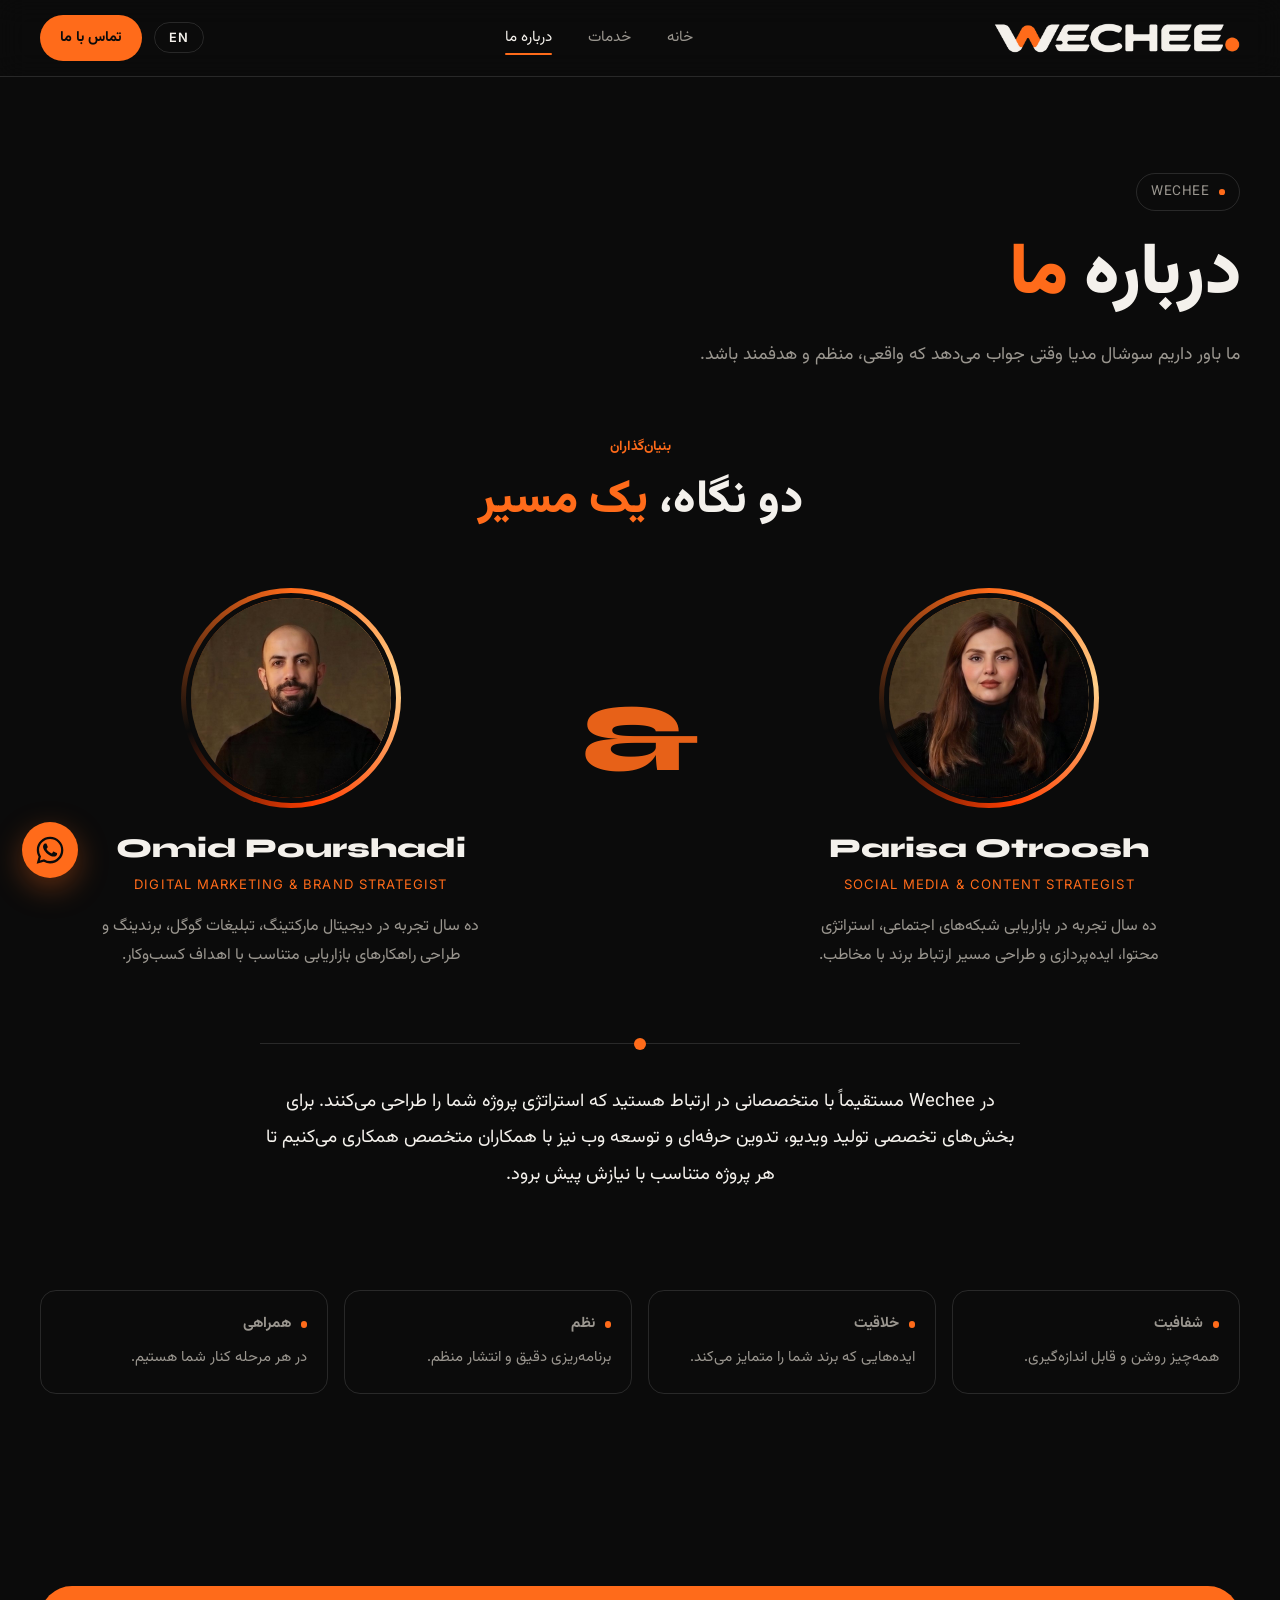
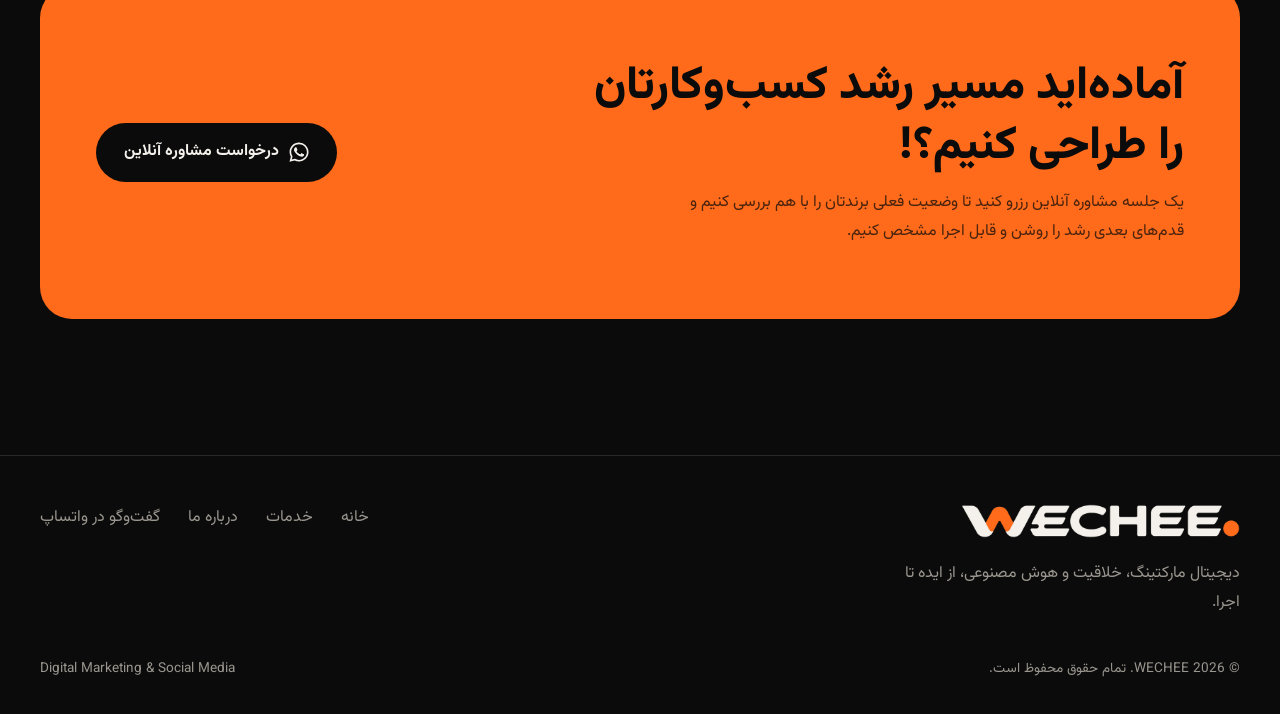
==== commit 4af36927: "New hero copy, business stages, services statement and copy, Why Wechee, founders on About (FA/EN) C" ====
--- a/about.html
+++ b/about.html
@@ -38,24 +38,35 @@
   </div>
 </section>
 <section style="padding-top:24px">
-  <div class="container about-grid">
-    <div class="reveal">
-      <div class="about-photo">
-        <div class="photo-placeholder"><span class="dot"></span><span data-i18n="photo.ph">عکس شما اینجا قرار می‌گیرد</span></div>
-        <img src="assets/photo.jpg" alt="WECHEE" onerror="this.remove()" style="position:relative;z-index:1">
-      </div>
+  <div class="container">
+    <div class="section-head reveal" style="justify-content:center;text-align:center">
+      <div style="margin-inline:auto"><span class="section-label" data-i18n="founders.label"></span><h2 data-i18n="founders.title"></h2></div>
     </div>
-    <div class="about-text reveal">
-      <span class="section-label" data-i18n="about.label"></span>
-      <h2 data-i18n="about.h2" style="margin-bottom:24px"></h2>
-      <p data-i18n="about.p1"></p>
-      <p data-i18n="about.p2"></p>
-      <div class="values">
-        <div class="value"><b><span class="dot"></span><span data-i18n="val1.t"></span></b><span data-i18n="val1.d"></span></div>
-        <div class="value"><b><span class="dot"></span><span data-i18n="val2.t"></span></b><span data-i18n="val2.d"></span></div>
-        <div class="value"><b><span class="dot"></span><span data-i18n="val3.t"></span></b><span data-i18n="val3.d"></span></div>
-        <div class="value"><b><span class="dot"></span><span data-i18n="val4.t"></span></b><span data-i18n="val4.d"></span></div>
-      </div>
+    <div class="founders">
+      <article class="founder reveal">
+        <div class="avatar"><img src="assets/parisa.jpg" alt="" width="600" height="600" loading="lazy"></div>
+        <h3 class="f-name" data-i18n="f1.name"></h3>
+        <span class="f-role" data-i18n="f1.role"></span>
+        <p data-i18n="f1.bio"></p>
+      </article>
+      <span class="amp" aria-hidden="true">&amp;</span>
+      <article class="founder reveal">
+        <div class="avatar"><img src="assets/omid.jpg" alt="" width="600" height="600" loading="lazy"></div>
+        <h3 class="f-name" data-i18n="f2.name"></h3>
+        <span class="f-role" data-i18n="f2.role"></span>
+        <p data-i18n="f2.bio"></p>
+      </article>
+    </div>
+    <p class="founders-note reveal" data-i18n="founders.note"></p>
+  </div>
+</section>
+<section style="padding-top:0">
+  <div class="container">
+    <div class="values values-4 reveal">
+      <div class="value"><b><span class="dot"></span><span data-i18n="val1.t"></span></b><span data-i18n="val1.d"></span></div>
+      <div class="value"><b><span class="dot"></span><span data-i18n="val2.t"></span></b><span data-i18n="val2.d"></span></div>
+      <div class="value"><b><span class="dot"></span><span data-i18n="val3.t"></span></b><span data-i18n="val3.d"></span></div>
+      <div class="value"><b><span class="dot"></span><span data-i18n="val4.t"></span></b><span data-i18n="val4.d"></span></div>
     </div>
   </div>
 </section>
--- a/css/style.css
+++ b/css/style.css
@@ -253,3 +253,73 @@
 .footer .logo img{height:34px}
 @media (max-width:760px){.logo img{height:22px}.footer .logo img{height:28px}}
 .footer .logo{display:inline-flex}
+
+/* ---------- Business stages ---------- */
+.stage-grid{display:grid;grid-template-columns:repeat(3,minmax(0,1fr));gap:20px}
+.stage{background:var(--ink);border:1px solid var(--line);border-radius:var(--radius);padding:32px;display:flex;flex-direction:column;gap:14px;transition:border-color .3s,transform .3s}
+.stage:hover{border-color:var(--orange);transform:translateY(-4px)}
+.stage-icon{width:52px;height:52px;border-radius:16px;background:var(--orange-soft);color:var(--orange);display:grid;place-content:center;margin-bottom:6px}
+.stage h3{font-size:1.25rem;font-weight:800;line-height:1.55}
+html[lang="en"] .stage h3{font-family:var(--font-display-en);line-height:1.25}
+.stage p{color:var(--muted);font-size:.97rem}
+.stage-cta{display:flex;justify-content:center;margin-top:40px}
+
+/* ---------- Services statement ---------- */
+.statement{display:grid;grid-template-columns:minmax(0,1.25fr) minmax(0,.75fr);gap:64px;align-items:end;padding-bottom:72px;margin-bottom:72px;border-bottom:1px solid var(--line)}
+.kicker{display:flex;align-items:center;gap:10px;color:var(--orange);font-weight:700;margin-bottom:22px}
+h2.big{font-size:clamp(1.9rem,4.1vw,3.3rem);line-height:1.3;max-width:none;font-weight:900}
+html[lang="en"] h2.big{line-height:1.05;font-weight:800}
+.statement p{color:var(--muted);font-size:1.08rem;border-inline-start:2px solid var(--orange);padding-inline-start:24px}
+.svc-sub{display:block;font-family:var(--font-en);font-size:.8rem;letter-spacing:.06em;color:var(--orange);opacity:.85;margin-top:4px;direction:ltr;text-align:start}
+html[dir="rtl"] .svc-sub{text-align:right}
+.svc-sub:empty{display:none}
+
+/* ---------- Why Wechee ---------- */
+.why{display:grid;grid-template-columns:minmax(0,.8fr) minmax(0,1.2fr);gap:64px;align-items:start}
+.why-head{position:sticky;top:120px}
+.why-head h2{font-size:clamp(2.2rem,5vw,4rem)}
+.why-list{border-top:1px solid var(--line)}
+.why-item{display:grid;grid-template-columns:24px minmax(0,1fr);gap:16px;padding:30px 0;border-bottom:1px solid var(--line)}
+.why-item .dot{width:12px;height:12px;margin-top:.75em;transition:transform .3s, box-shadow .3s}
+.why-item h3{font-size:1.2rem;font-weight:800;margin-bottom:6px;transition:color .3s}
+html[lang="en"] .why-item h3{font-family:var(--font-display-en)}
+.why-item p{color:var(--muted)}
+.why-item:hover .dot{transform:scale(1.4);box-shadow:0 0 0 6px var(--orange-soft)}
+.why-item:hover h3{color:var(--orange)}
+
+/* ---------- Founders ---------- */
+.founders{display:grid;grid-template-columns:minmax(0,1fr) auto minmax(0,1fr);gap:40px;align-items:start}
+.founder{display:flex;flex-direction:column;align-items:center;text-align:center}
+.avatar{
+  width:220px;height:220px;border-radius:50%;padding:5px;margin-bottom:26px;
+  background:conic-gradient(from var(--ring),#FF6B1A,#FFD08A,#FF3D00,transparent 70%,#FF6B1A);
+  animation:spin 8s linear infinite;transition:transform .4s
+}
+.avatar img{width:100%;height:100%;object-fit:cover;border-radius:50%;border:5px solid var(--black)}
+.founder:hover .avatar{transform:scale(1.04)}
+@keyframes spin{to{--ring:360deg}}
+.f-name{font-family:var(--font-display-en);font-weight:800;font-size:1.7rem;line-height:1.1;direction:ltr}
+.f-role{display:block;font-family:var(--font-en);color:var(--orange);font-size:.82rem;letter-spacing:.08em;text-transform:uppercase;margin:10px 0 16px;direction:ltr}
+.founder p{color:var(--muted);max-width:380px}
+.amp{font-family:var(--font-display-en);font-weight:800;font-size:6rem;line-height:1;color:var(--orange);align-self:center;margin-top:-80px;opacity:.9}
+.founders-note{max-width:760px;margin:72px auto 0;text-align:center;font-size:1.15rem;line-height:2;padding-top:40px;border-top:1px solid var(--line);position:relative}
+html[lang="en"] .founders-note{line-height:1.7}
+.founders-note::before{content:"";position:absolute;top:-6px;left:50%;width:12px;height:12px;border-radius:50%;background:var(--orange);transform:translateX(-50%)}
+.values-4{grid-template-columns:repeat(4,minmax(0,1fr));margin-top:0}
+@media (prefers-reduced-motion:reduce){.avatar{animation:none}}
+
+@media (max-width:960px){
+  .stage-grid{grid-template-columns:1fr}
+  .statement,.why{grid-template-columns:1fr;gap:28px}
+  .why-head{position:static}
+  .founders{grid-template-columns:1fr;gap:12px}
+  .amp{margin:0 auto;font-size:4rem}
+  .values-4{grid-template-columns:repeat(2,minmax(0,1fr))}
+}
+@media (max-width:760px){
+  .statement{padding-bottom:48px;margin-bottom:48px}
+  .stage-cta .btn{width:100%;justify-content:center}
+  .avatar{width:180px;height:180px}
+  .founders-note{margin-top:48px;font-size:1.05rem}
+  .values-4{grid-template-columns:1fr}
+}
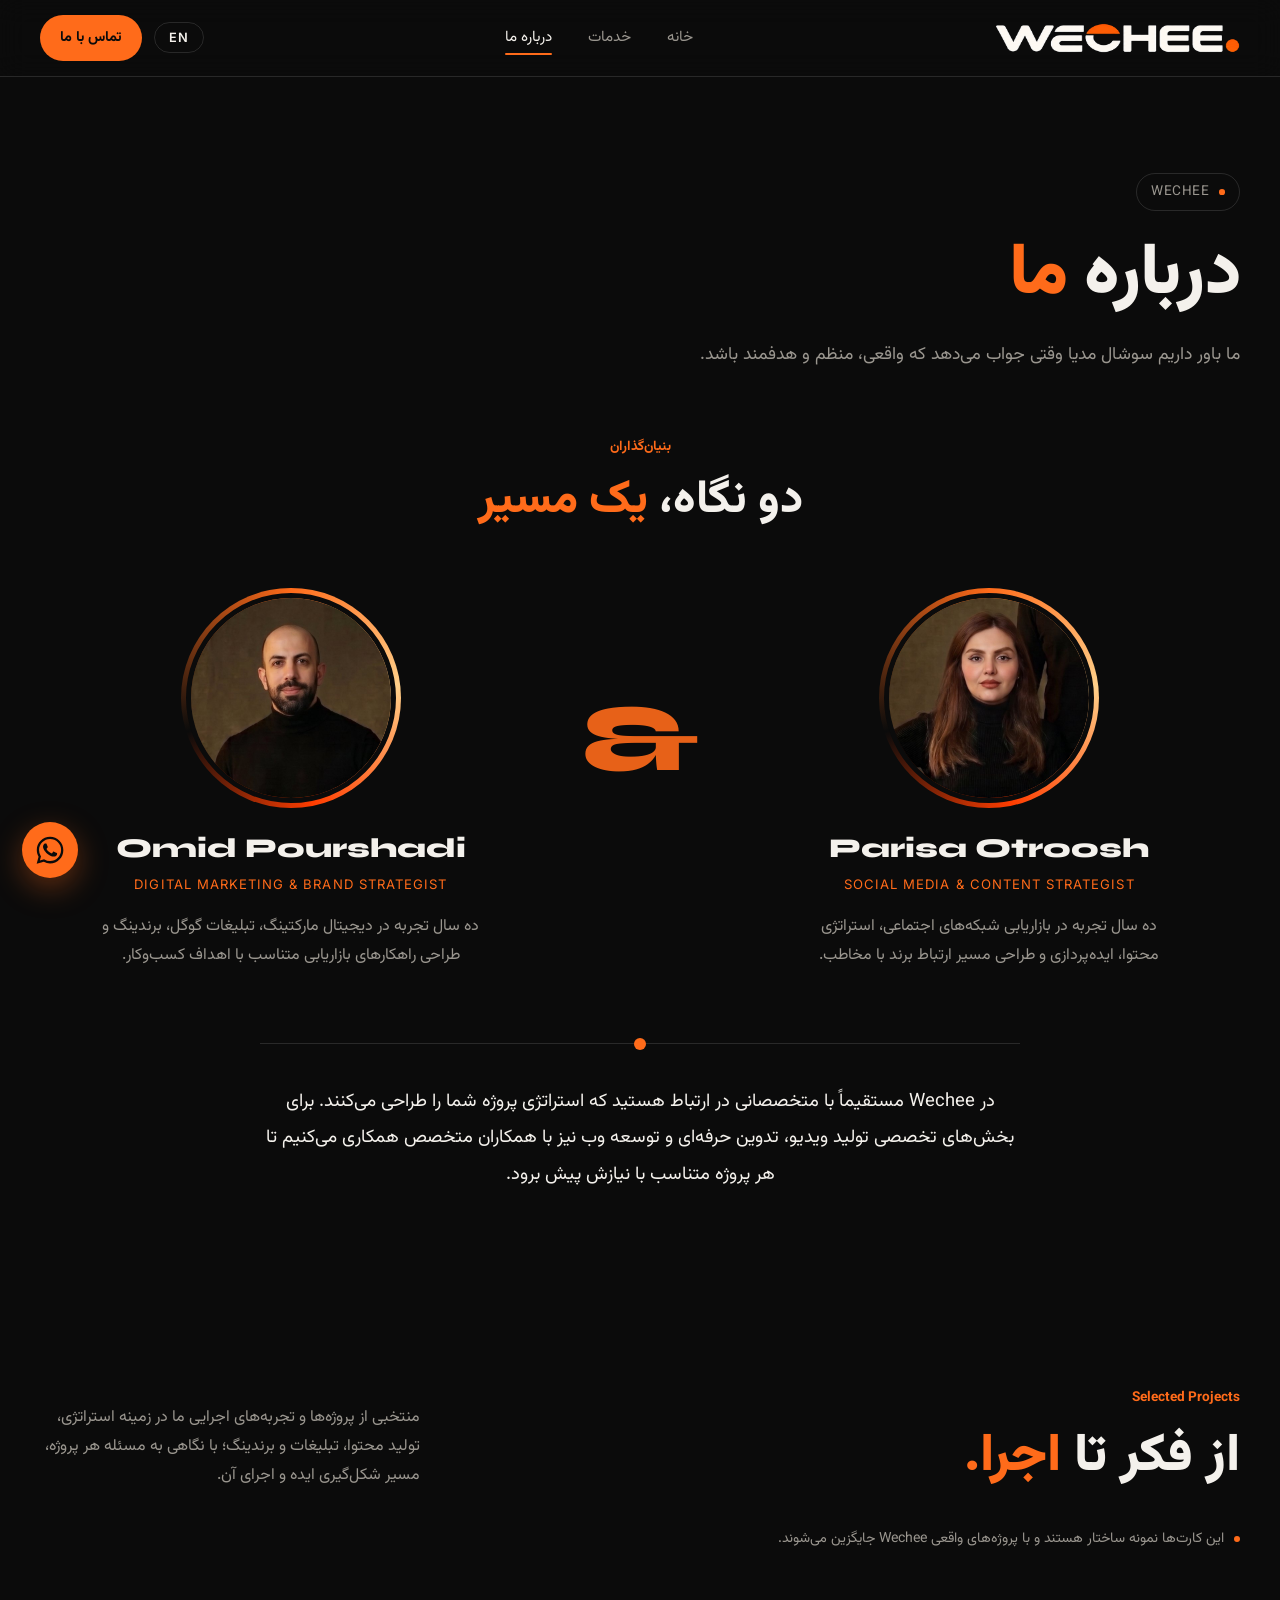
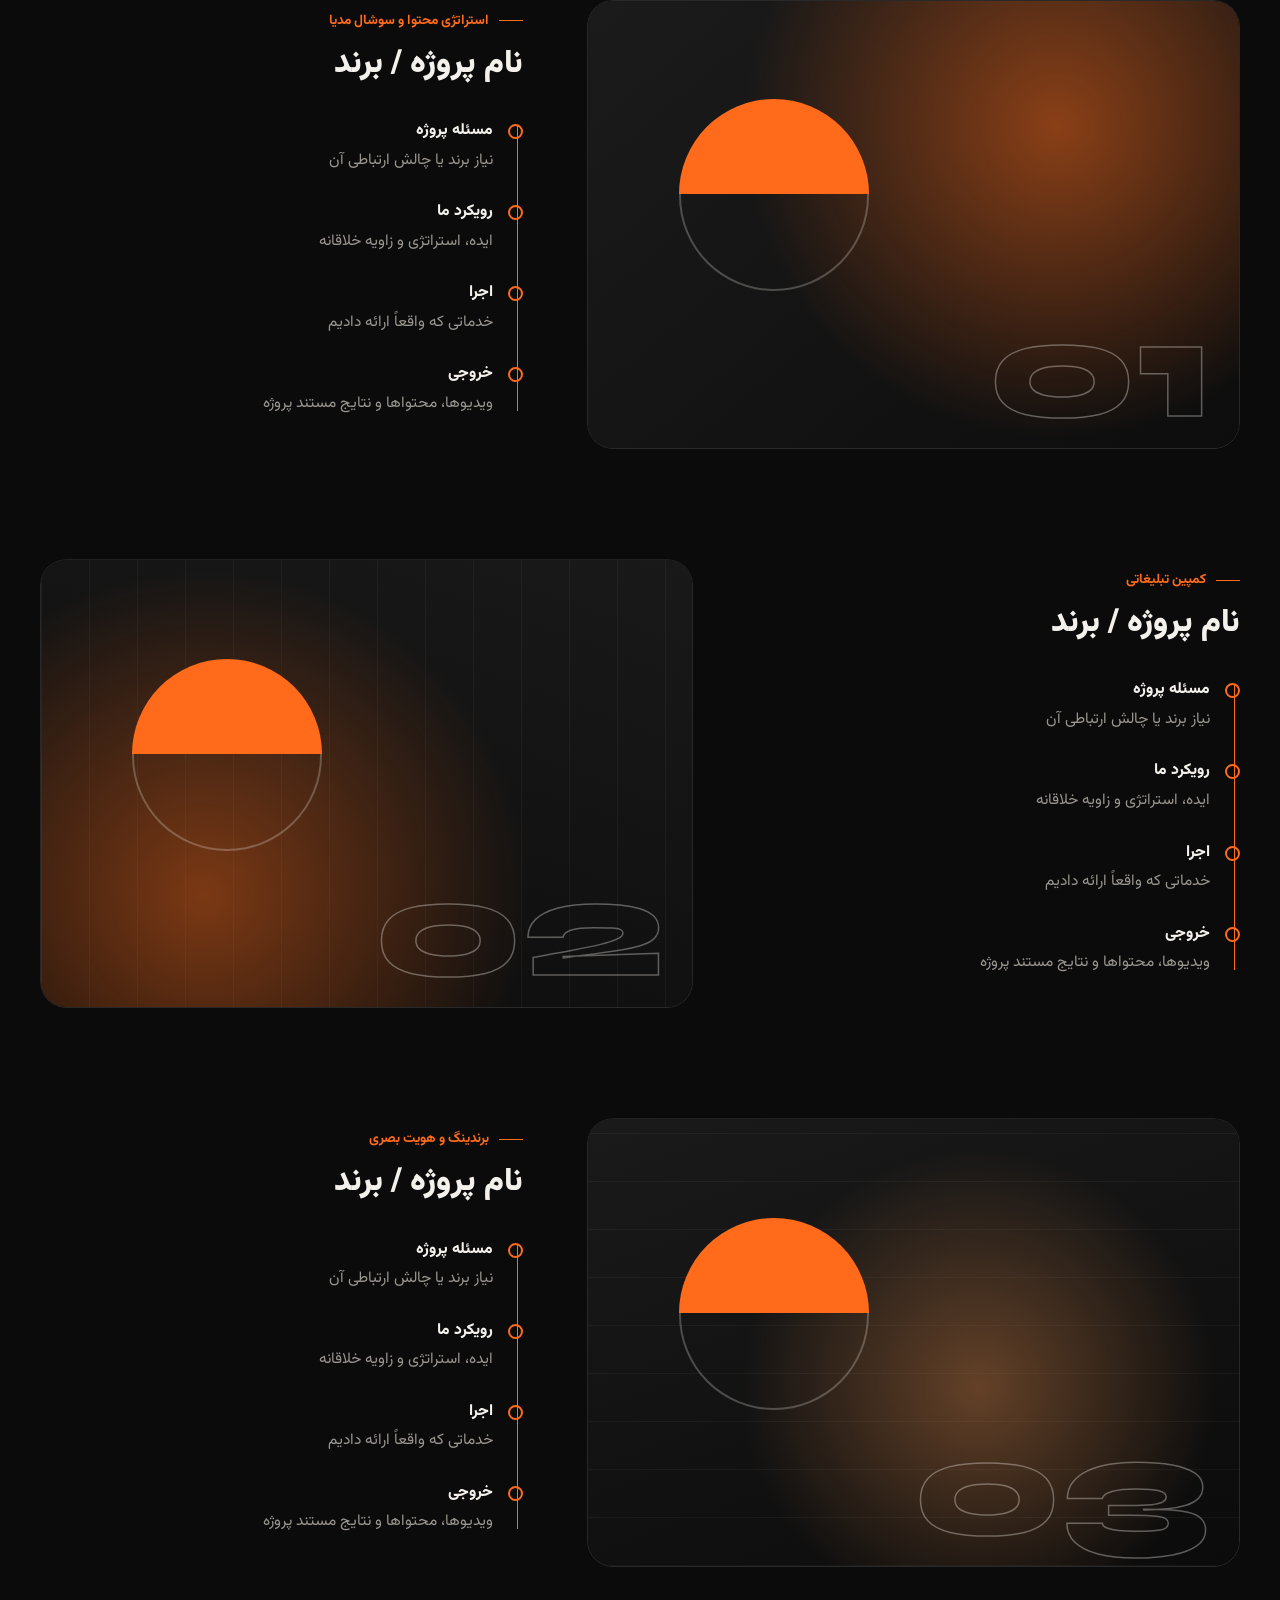
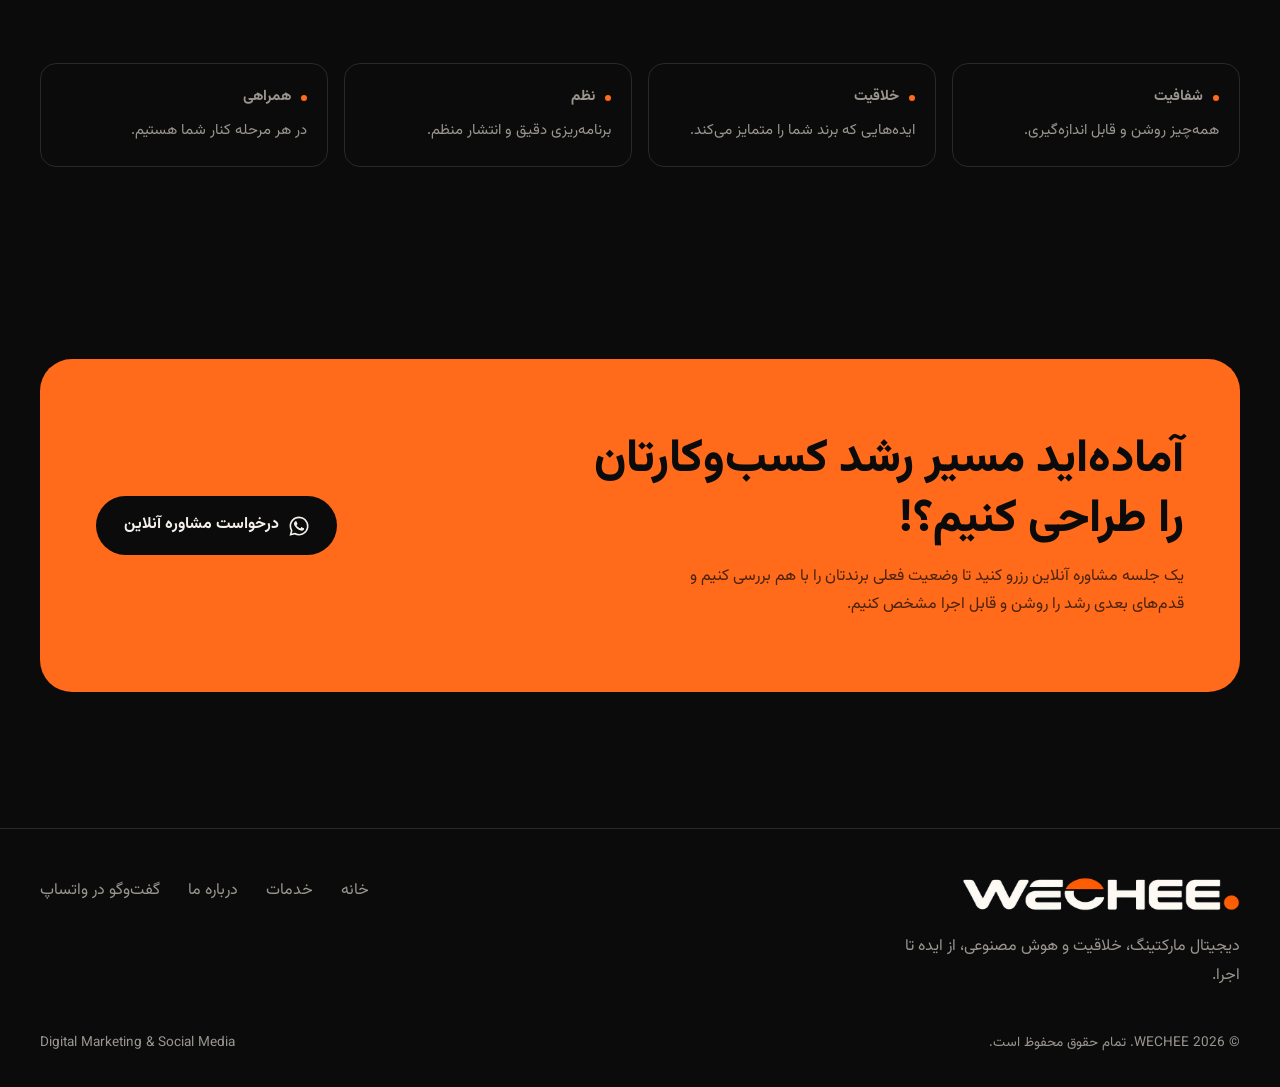
==== commit 9c17b3b5: "New logo, WECHEE heading, services hover sweep, Selected Projects on About Co-Authored-By: Claude Op" ====
--- a/about.html
+++ b/about.html
@@ -60,6 +60,48 @@
     <p class="founders-note reveal" data-i18n="founders.note"></p>
   </div>
 </section>
+<section class="projects">
+  <div class="container">
+    <div class="section-head reveal">
+      <div><span class="section-label" data-i18n="proj.label"></span><h2 class="big" data-i18n="proj.title"></h2></div>
+      <p data-i18n="proj.text"></p>
+    </div>
+    <p class="proj-note"><span class="dot"></span><span data-i18n="proj.note"></span></p>
+    <div class="proj-list">
+    <article class="proj reveal">
+      <div class="proj-media">
+        <div class="proj-art art1"><span class="proj-no">01</span><span class="half"></span></div>
+      </div>
+      <div class="proj-body">
+        <span class="proj-cat" data-i18n="p1.cat"></span>
+        <h3 data-i18n="p1.name"></h3>
+        <ol class="story"><li><span class="k" data-i18n="proj.k1"></span><span class="v" data-i18n="proj.v1"></span></li><li><span class="k" data-i18n="proj.k2"></span><span class="v" data-i18n="proj.v2"></span></li><li><span class="k" data-i18n="proj.k3"></span><span class="v" data-i18n="proj.v3"></span></li><li><span class="k" data-i18n="proj.k4"></span><span class="v" data-i18n="proj.v4"></span></li></ol>
+      </div>
+    </article>
+    <article class="proj reveal">
+      <div class="proj-media">
+        <div class="proj-art art2"><span class="proj-no">02</span><span class="half"></span></div>
+      </div>
+      <div class="proj-body">
+        <span class="proj-cat" data-i18n="p2.cat"></span>
+        <h3 data-i18n="p2.name"></h3>
+        <ol class="story"><li><span class="k" data-i18n="proj.k1"></span><span class="v" data-i18n="proj.v1"></span></li><li><span class="k" data-i18n="proj.k2"></span><span class="v" data-i18n="proj.v2"></span></li><li><span class="k" data-i18n="proj.k3"></span><span class="v" data-i18n="proj.v3"></span></li><li><span class="k" data-i18n="proj.k4"></span><span class="v" data-i18n="proj.v4"></span></li></ol>
+      </div>
+    </article>
+    <article class="proj reveal">
+      <div class="proj-media">
+        <div class="proj-art art3"><span class="proj-no">03</span><span class="half"></span></div>
+      </div>
+      <div class="proj-body">
+        <span class="proj-cat" data-i18n="p3.cat"></span>
+        <h3 data-i18n="p3.name"></h3>
+        <ol class="story"><li><span class="k" data-i18n="proj.k1"></span><span class="v" data-i18n="proj.v1"></span></li><li><span class="k" data-i18n="proj.k2"></span><span class="v" data-i18n="proj.v2"></span></li><li><span class="k" data-i18n="proj.k3"></span><span class="v" data-i18n="proj.v3"></span></li><li><span class="k" data-i18n="proj.k4"></span><span class="v" data-i18n="proj.v4"></span></li></ol>
+      </div>
+    </article>
+    </div>
+  </div>
+</section>
+
 <section style="padding-top:0">
   <div class="container">
     <div class="values values-4 reveal">
--- a/css/style.css
+++ b/css/style.css
@@ -323,3 +323,69 @@
   .founders-note{margin-top:48px;font-size:1.05rem}
   .values-4{grid-template-columns:1fr}
 }
+
+/* ---------- Services hover: orange sweep ---------- */
+.svc-row{position:relative;isolation:isolate;padding-inline:20px;transition:opacity .35s}
+.svc-row:hover{padding-inline:20px;background:none}
+.svc-row::before{
+  content:"";position:absolute;inset:8px 0;border-radius:20px;z-index:-1;
+  background:linear-gradient(100deg,#FF5A0A,#FF6B1A 55%,#FF9B52);
+  transform:scaleX(0);transform-origin:left center;transition:transform .55s cubic-bezier(.7,0,.2,1)
+}
+html[dir="rtl"] .svc-row::before{transform-origin:right center}
+.svc-row:hover::before{transform:scaleX(1)}
+.svc-row h3,.svc-row p,.svc-num,.svc-sub{transition:color .3s .12s, transform .45s cubic-bezier(.7,0,.2,1)}
+.svc-row:hover h3,.svc-row:hover p,.svc-row:hover .svc-num,.svc-row:hover .svc-sub{color:#0B0B0B}
+.svc-row:hover h3{transform:translateX(8px)}
+html[dir="rtl"] .svc-row:hover h3{transform:translateX(-8px)}
+.svc-row:hover .svc-num{transform:scale(1.35)}
+.svc-icon{transition:transform .5s cubic-bezier(.7,0,.2,1),background .3s,border-color .3s,color .3s}
+.svc-row:hover .svc-icon{background:#0B0B0B;border-color:#0B0B0B;color:var(--orange);transform:rotate(45deg)}
+html[dir="rtl"] .svc-row:hover .svc-icon{transform:rotate(-45deg)}
+@media (hover:hover){.svc-list:hover .svc-row:not(:hover){opacity:.4}}
+
+/* ---------- Selected Projects ---------- */
+.proj-note{display:flex;align-items:center;gap:10px;color:var(--muted);font-size:.88rem;margin:-20px 0 48px}
+.proj-list{display:flex;flex-direction:column;gap:110px}
+.proj{display:grid;grid-template-columns:minmax(0,1.15fr) minmax(0,.85fr);gap:64px;align-items:center}
+.proj:nth-child(even) .proj-media{order:2}
+.proj-media{aspect-ratio:16/11;border-radius:26px;overflow:hidden;border:1px solid var(--line);
+  clip-path:inset(100% 0 0 0 round 26px);transition:clip-path 1.1s cubic-bezier(.7,0,.2,1) .1s}
+.proj.in .proj-media{clip-path:inset(0 0 0 0 round 26px)}
+.proj-art{position:relative;width:100%;height:100%;transition:transform .9s cubic-bezier(.2,.7,.2,1)}
+.proj:hover .proj-art{transform:scale(1.05)}
+.art1{background:radial-gradient(circle at 72% 28%,rgba(255,107,26,.5),transparent 55%),linear-gradient(140deg,#1b1b1b,#0d0d0d)}
+.art2{background:radial-gradient(circle at 25% 75%,rgba(255,107,26,.45),transparent 55%),repeating-linear-gradient(90deg,rgba(255,255,255,.04) 0 1px,transparent 1px 48px),linear-gradient(200deg,#191919,#0c0c0c)}
+.art3{background:radial-gradient(circle at 60% 60%,rgba(255,155,82,.35),transparent 50%),repeating-linear-gradient(0deg,rgba(255,255,255,.04) 0 1px,transparent 1px 48px),linear-gradient(160deg,#1a1a1a,#0b0b0b)}
+.proj-no{position:absolute;inset-inline-start:28px;bottom:6px;font-family:var(--font-display-en);font-weight:800;
+  font-size:clamp(5rem,11vw,9rem);line-height:1;color:transparent;-webkit-text-stroke:1.5px rgba(244,241,236,.35);transition:color .5s,-webkit-text-stroke-color .5s}
+.proj:hover .proj-no{color:var(--orange);-webkit-text-stroke-color:var(--orange)}
+.half{position:absolute;top:22%;inset-inline-end:14%;width:min(34%,190px);aspect-ratio:2/1;border-radius:999px 999px 0 0;
+  background:var(--orange);transform-origin:50% 100%;transition:transform .9s cubic-bezier(.7,0,.2,1)}
+.half::after{content:"";position:absolute;left:0;right:0;top:100%;height:100%;border-radius:0 0 999px 999px;border:2px solid rgba(244,241,236,.25);border-top:0}
+.proj:hover .half{transform:rotate(-180deg)}
+.proj-cat{color:var(--orange);font-size:.85rem;font-weight:700;display:flex;align-items:center;gap:10px}
+.proj-cat::before{content:"";width:24px;height:1px;background:var(--orange)}
+.proj-body h3{font-size:clamp(1.5rem,2.6vw,2rem);font-weight:900;line-height:1.35;margin:10px 0 30px}
+html[lang="en"] .proj-body h3{font-family:var(--font-display-en);line-height:1.1}
+.story{list-style:none;position:relative;padding-inline-start:30px}
+.story::before,.story::after{content:"";position:absolute;inset-inline-start:5px;top:10px;width:1px}
+.story::before{bottom:30px;background:var(--line)}
+.story::after{height:0;background:var(--orange);transition:height 1.4s ease .5s}
+.proj.in .story::after{height:calc(100% - 40px)}
+.story li{position:relative;padding-bottom:22px}
+.story li::before{content:"";position:absolute;inset-inline-start:-30px;top:.5em;width:11px;height:11px;border-radius:50%;
+  background:var(--black);border:2px solid var(--orange);transition:background .3s,transform .3s}
+.story li:nth-child(2)::before{transition-delay:.08s}.story li:nth-child(3)::before{transition-delay:.16s}.story li:nth-child(4)::before{transition-delay:.24s}
+.proj:hover .story li::before{background:var(--orange);transform:scale(1.15)}
+.story .k{display:block;font-weight:800;font-size:.98rem;margin-bottom:2px}
+.story .v{color:var(--muted);font-size:.97rem}
+@media (prefers-reduced-motion:reduce){.proj-media{clip-path:none!important;transition:none}.svc-row::before{transition:none}}
+@media (max-width:960px){
+  .proj{grid-template-columns:1fr;gap:28px}
+  .proj:nth-child(even) .proj-media{order:0}
+  .proj-list{gap:72px}
+}
+.proj:nth-child(even){grid-template-columns:minmax(0,.85fr) minmax(0,1.15fr)}
+.proj:nth-child(even) .proj-body{order:1}
+@media (max-width:960px){.proj:nth-child(even){grid-template-columns:1fr}.proj:nth-child(even) .proj-body{order:2}}
